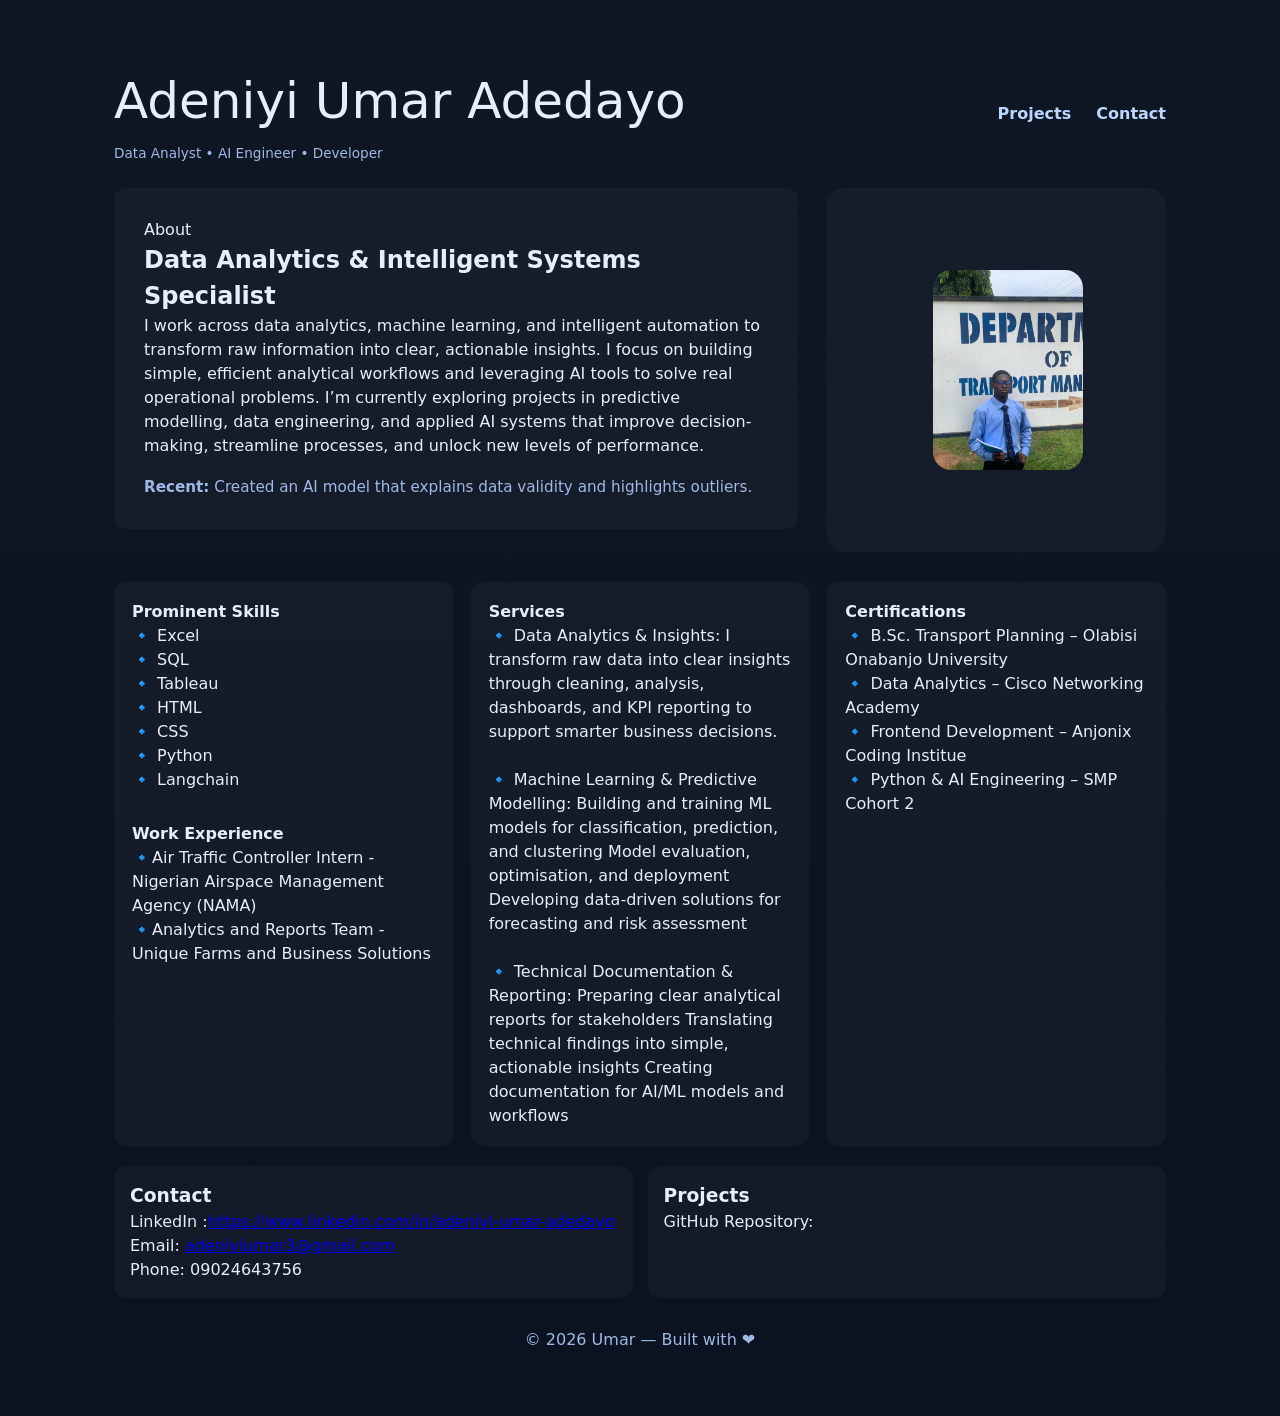
==== index.html @ cfc45268 "Rename portfolio.html to index.html" ====
<!doctype html>
<html lang="en">
<head>
  <meta charset="utf-8" />
  <meta name="viewport" content="width=device-width,initial-scale=1" />
  <title>Adeniyi Umar Adedayo — Portfolio</title>

  <!-- Link CSS -->
  <link rel="stylesheet" href="my.css" />
</head>

<body>
  <div class="wrap fade-in">

    <header>
      <div class="brand slide-up">
      
        <div>
          <div style="font-weight:600px; font-size: 50px;">Adeniyi Umar Adedayo</div>
          <div style="font-size:0.85rem;color:#9fb9e6;margin-top:4px;">Data Analyst • AI Engineer • Developer</div>
        </div>
      </div>

      <nav class="slide-up">
        <a href="#projects">Projects</a>
        <a href="#contact">Contact</a>
      </nav>
    </header>

    <main>
      <section class="hero">

        <div class="intro slide-up">
          <span class="kicker">About</span>
          <h1>Data Analytics & Intelligent Systems Specialist</h1>
          <p class="lead">
            I work across data analytics, machine learning, and intelligent automation to transform raw information into clear, actionable insights. I focus on building simple, efficient analytical workflows and leveraging AI tools to solve real operational problems. I’m currently exploring projects in predictive modelling, data engineering, and applied AI systems that improve decision-making, streamline processes, and unlock new levels of performance.
          </p>

          <div style="margin-top:18px;color:#9fb9e6;font-size:0.95rem;">
            <strong>Recent:</strong> Created an AI model that explains data validity and highlights outliers.
          </div>
        </div>

        <aside class="cardslide-up">
          <div class="avatar" style="padding:0;overflow:hidden;">
            <img src="profile.jpg_small" alt="Profile Image"
                 style="max-width:500%;height:100%;object-fit:cover;border-radius:18px;">
          </div>

        </aside>

      </section>

      <section class="grid" id="projects">
        <div class="feature slide-up">
          <h4>Prominent Skills</h4>
          <p>🔹 Excel<br>🔹 SQL<br>🔹 Tableau<br>🔹 HTML<br>🔹 CSS<br>🔹 Python<br>🔹 Langchain</p>
          <h4 style="margin-top: 30px;">Work Experience</h4>
          <p>🔹Air Traffic Controller Intern -
          <p>Nigerian Airspace Management Agency (NAMA)</p>    
          <p>🔹Analytics and Reports Team -</p>    
          <p>Unique Farms and Business Solutions</p>            
 
</p>
        </div>

        <div class="feature slide-up">
          <h4>Services</h4>
          <p>🔹 Data Analytics & Insights: I transform raw data into clear insights through cleaning, analysis, dashboards, and KPI reporting to support smarter business decisions.<br>
            <br>🔹 Machine Learning & Predictive Modelling: Building and training ML models for classification, prediction, and clustering Model evaluation, optimisation, and deployment Developing data-driven solutions for forecasting and risk assessment<br>
            <br>🔹 Technical Documentation & Reporting: Preparing clear analytical reports for stakeholders Translating technical findings into simple, actionable insights Creating documentation for AI/ML models and workflows</p>
        </div>

        <div class="feature slide-up">
          <h4>Certifications</h4>
          <p>🔹 B.Sc. Transport Planning – Olabisi Onabanjo University<br>
             🔹 Data Analytics – Cisco Networking Academy<br>
             🔹 Frontend Development – Anjonix Coding Institue<br>
             🔹 Python & AI Engineering – SMP Cohort 2</p>
        </div>
      </section>

      <section id="contact" style="margin-top:20px;">
        <div class="contact-flex slide-up">
          
          <div class="contact-card">
            <h3>Contact</h3>
            <p>LinkedIn :<a href="https://www.linkedin.com/in/adeniyi-umar-adedayo?utm_source=share&utm_campaign=share_via&utm_content=profile&utm_medium=android_app">https://www.linkedin.com/in/adeniyi-umar-adedayo</a></p>
            <p>Email: <a href="mailto:adeniyiumar3@gmail.com">adeniyiumar3@gmail.com</a></p>
            <p>Phone: 09024643756</p>
          </div>

          <div class="contact-card">
            <h3>Projects</h3>
            <p>GitHub Repository: <a href=""></a></p>
          </div>

        </div>
      </section>

      <footer>
        © <span id="year"></span> Umar — Built with ❤️
      </footer>
    </main>

  </div>

  <!-- Link JS -->
  <script src="my.js"></script>

</body>
</html>
---- my.css ----
/* RESET */
* { margin: 0; padding: 0; box-sizing: border-box; }

html{
    scroll-behavior: smooth;
}
body {
  font-family: Inter, system-ui;
  background: linear-gradient(180deg,#0f1724 0%, #0b1220 100%);
  color: #e6eef8;
  line-height: 1.5;
}

.wrap {
  max-width: 1100px;
  margin: 40px auto;
  padding: 24px;
  position: relative;
  z-index: 2;
}

header {
  display: flex;
  justify-content: space-between;
  align-items: center;
  margin-bottom: 25px;
}


nav a {
  color: #bcd7ff;
  margin-left: 20px;
  text-decoration: none;
  font-weight: 600;
}

nav a:hover { color: #fff; }

/* HERO */
.hero {
  display: grid;
  grid-template-columns: 1fr 340px;
  gap: 28px;
  align-items: start;
}

/* INTRO CARD */
.intro {
  background: rgba(255,255,255,0.03);
  padding: 30px;
  border-radius: 12px;
}

/* IMAGE CARD */
.cardslide-up {
  background: rgba(255,255,255,0.03);
  padding: 82px;
border-radius: 18px;
  text-align: center;
}

.avatar {
  width: 200px;
  height: 200px;
  border-radius: 18px;
  overflow: hidden;
}

.quick-stats {
  display: flex;
  gap: 10px;
  justify-content: center;
  margin-top: 10px;
}

.stat {
  padding: 8px 12px;
  background: rgba(255,255,255,0.05);
  border-radius: 10px;
}

/* GRID SECTIONS */
.grid {
  margin-top: 30px;
  display: grid;
  gap: 18px;
  grid-template-columns: repeat(auto-fit, minmax(260px, 1fr));
}

.feature {
  background: rgba(255,255,255,0.03);
  padding: 18px;
  border-radius: 12px;
}

/* CONTACT */
.contact-flex {
  display: flex;
  gap: 15px;
  flex-wrap: wrap;
}

.contact-card {
  flex: 1;
  min-width: 240px;
  background: rgba(255,255,255,0.03);
  padding: 16px;
  border-radius: 12px;
}

/* FOOTER */
footer {
  text-align: center;
  margin-top: 30px;
  color: #9fb9e6;
}

/* ANIMATIONS */
.fade-in { animation: fadeIn 1.2s ease forwards; opacity: 0; }
@keyframes fadeIn { to { opacity: 1; } }

.slide-up { animation: slideUp .9s ease forwards; opacity: 0; }
@keyframes slideUp {
  from { opacity: 0; transform: translateY(20px); }
  to { opacity: 1; transform: translateY(0); }
}

.hover-scale { transition: transform .2s; }
.hover-scale:hover { transform: scale(1.07); }
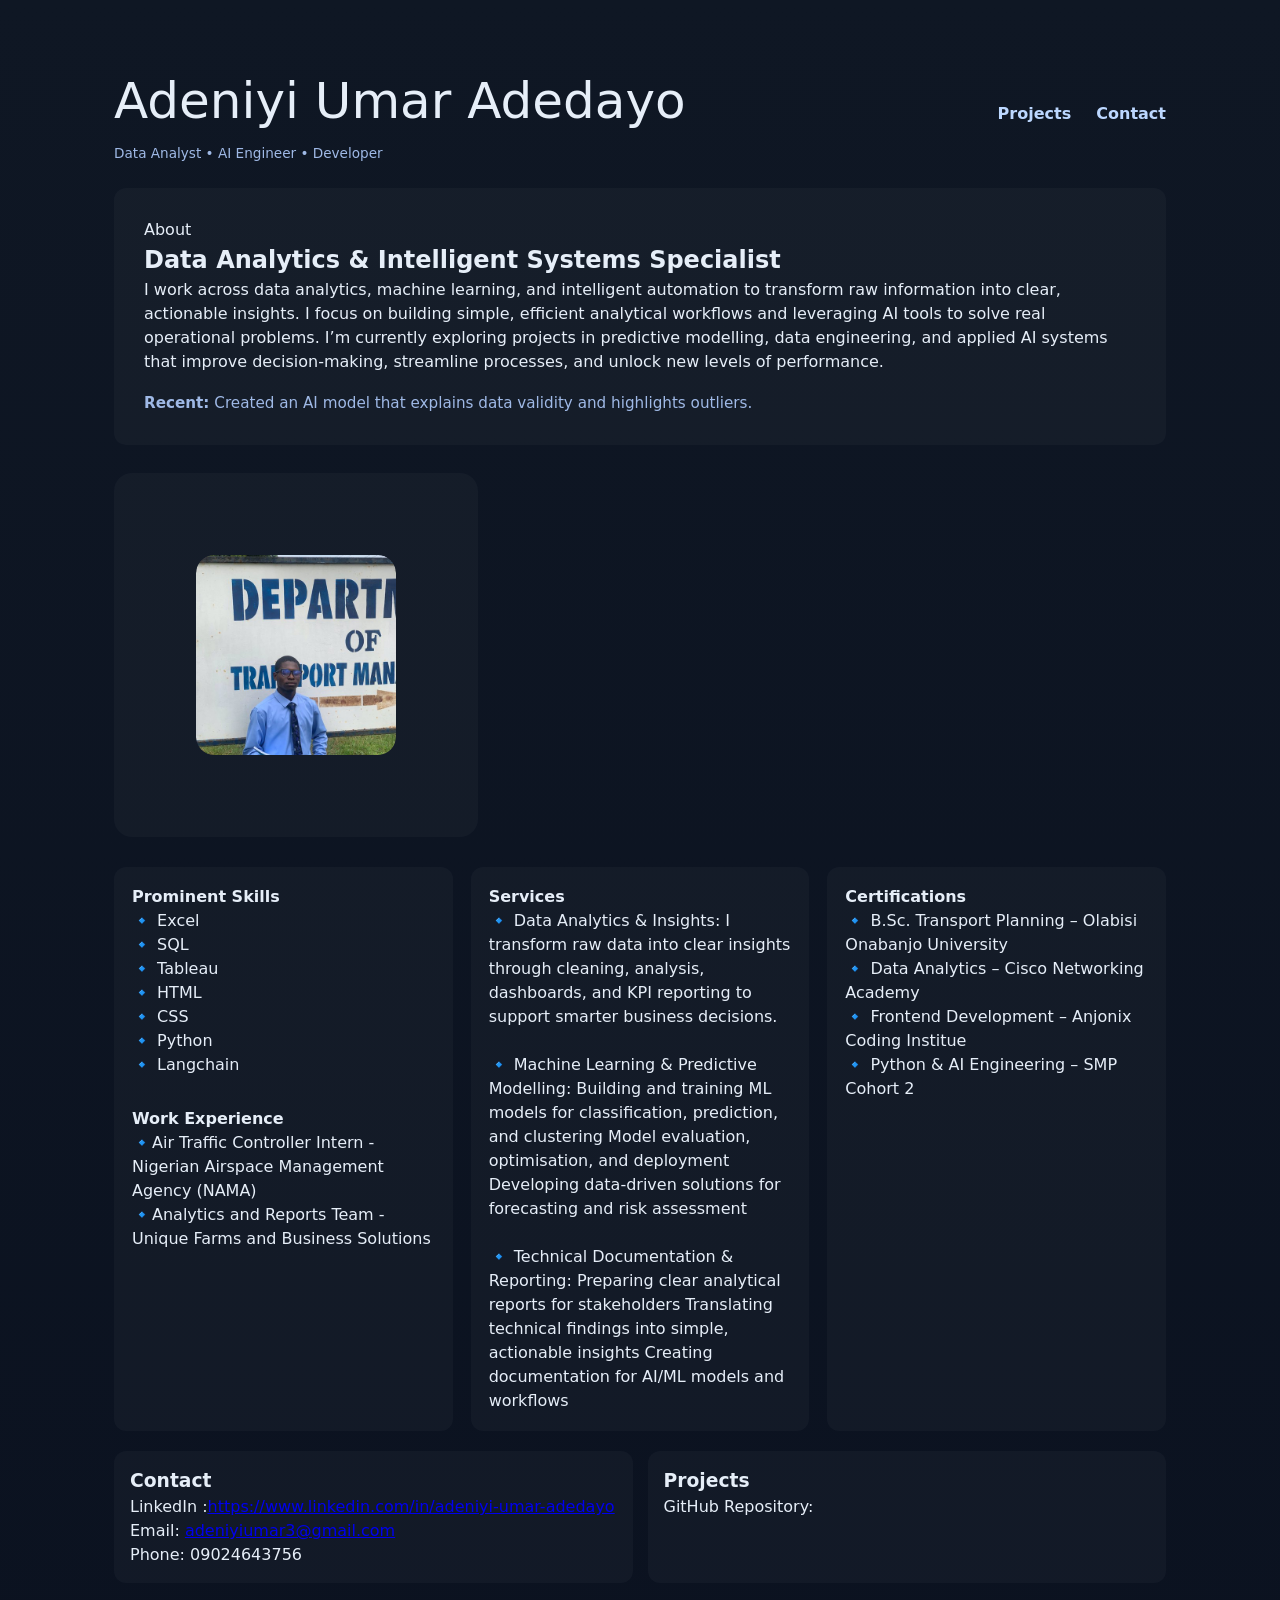
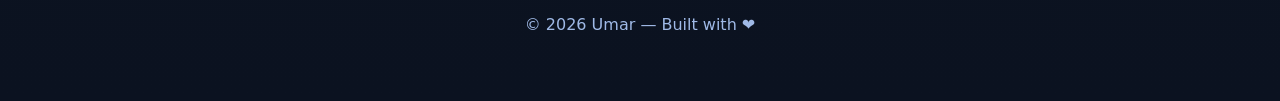
==== commit 90c542cd: "Updated code" ====
--- a/index.html
+++ b/index.html
@@ -45,7 +45,7 @@
         <aside class="cardslide-up">
           <div class="avatar" style="padding:0;overflow:hidden;">
             <img src="profile.jpg_small" alt="Profile Image"
-                 style="max-width:500%;height:100%;object-fit:cover;border-radius:18px;">
+                 style="max-width:500%;height:100%;object-fit:cover;border-radius:18px; text-align: center;">
           </div>
 
         </aside>
--- a/my.css
+++ b/my.css
@@ -9,6 +9,7 @@
   background: linear-gradient(180deg,#0f1724 0%, #0b1220 100%);
   color: #e6eef8;
   line-height: 1.5;
+  display: f;
 }
 
 .wrap {
@@ -37,11 +38,12 @@
 nav a:hover { color: #fff; }
 
 /* HERO */
-.hero {
-  display: grid;
+.hero {max-width: 7600px;
   grid-template-columns: 1fr 340px;
   gap: 28px;
   align-items: start;
+  display: flex;
+  flex-direction: column;
 }
 
 /* INTRO CARD */
@@ -124,6 +126,27 @@
   from { opacity: 0; transform: translateY(20px); }
   to { opacity: 1; transform: translateY(0); }
 }
+@media (max-width: 768px) {
+
+  .container {
+    padding: 10px;
+  }
+  h1 {
+    font-size: 20px;
+  }
+  .btn {
+    width: 100%;
+  }
+  .cards {
+    flex-direction: column;
+  }
+}
+
+img {
+  width: 100%;
+  height: auto;
+}
+
 
 .hover-scale { transition: transform .2s; }
 .hover-scale:hover { transform: scale(1.07); }
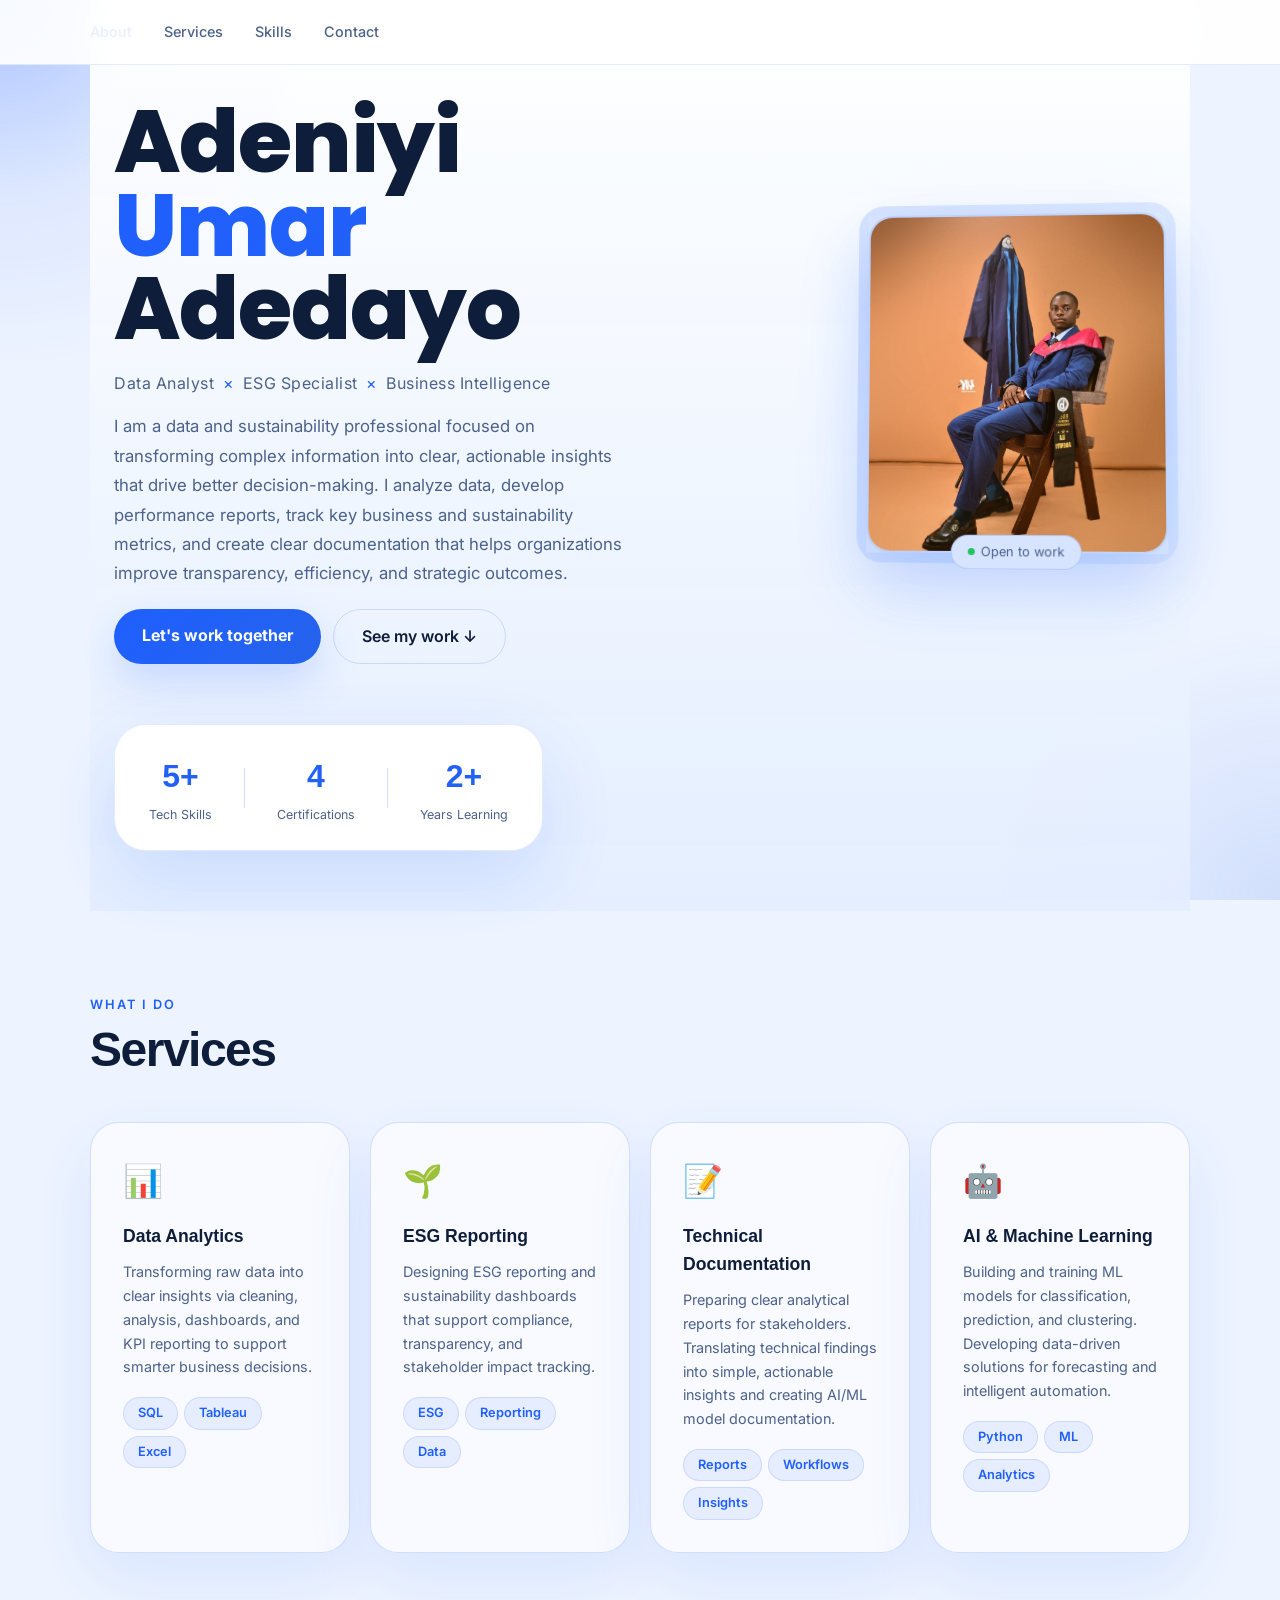
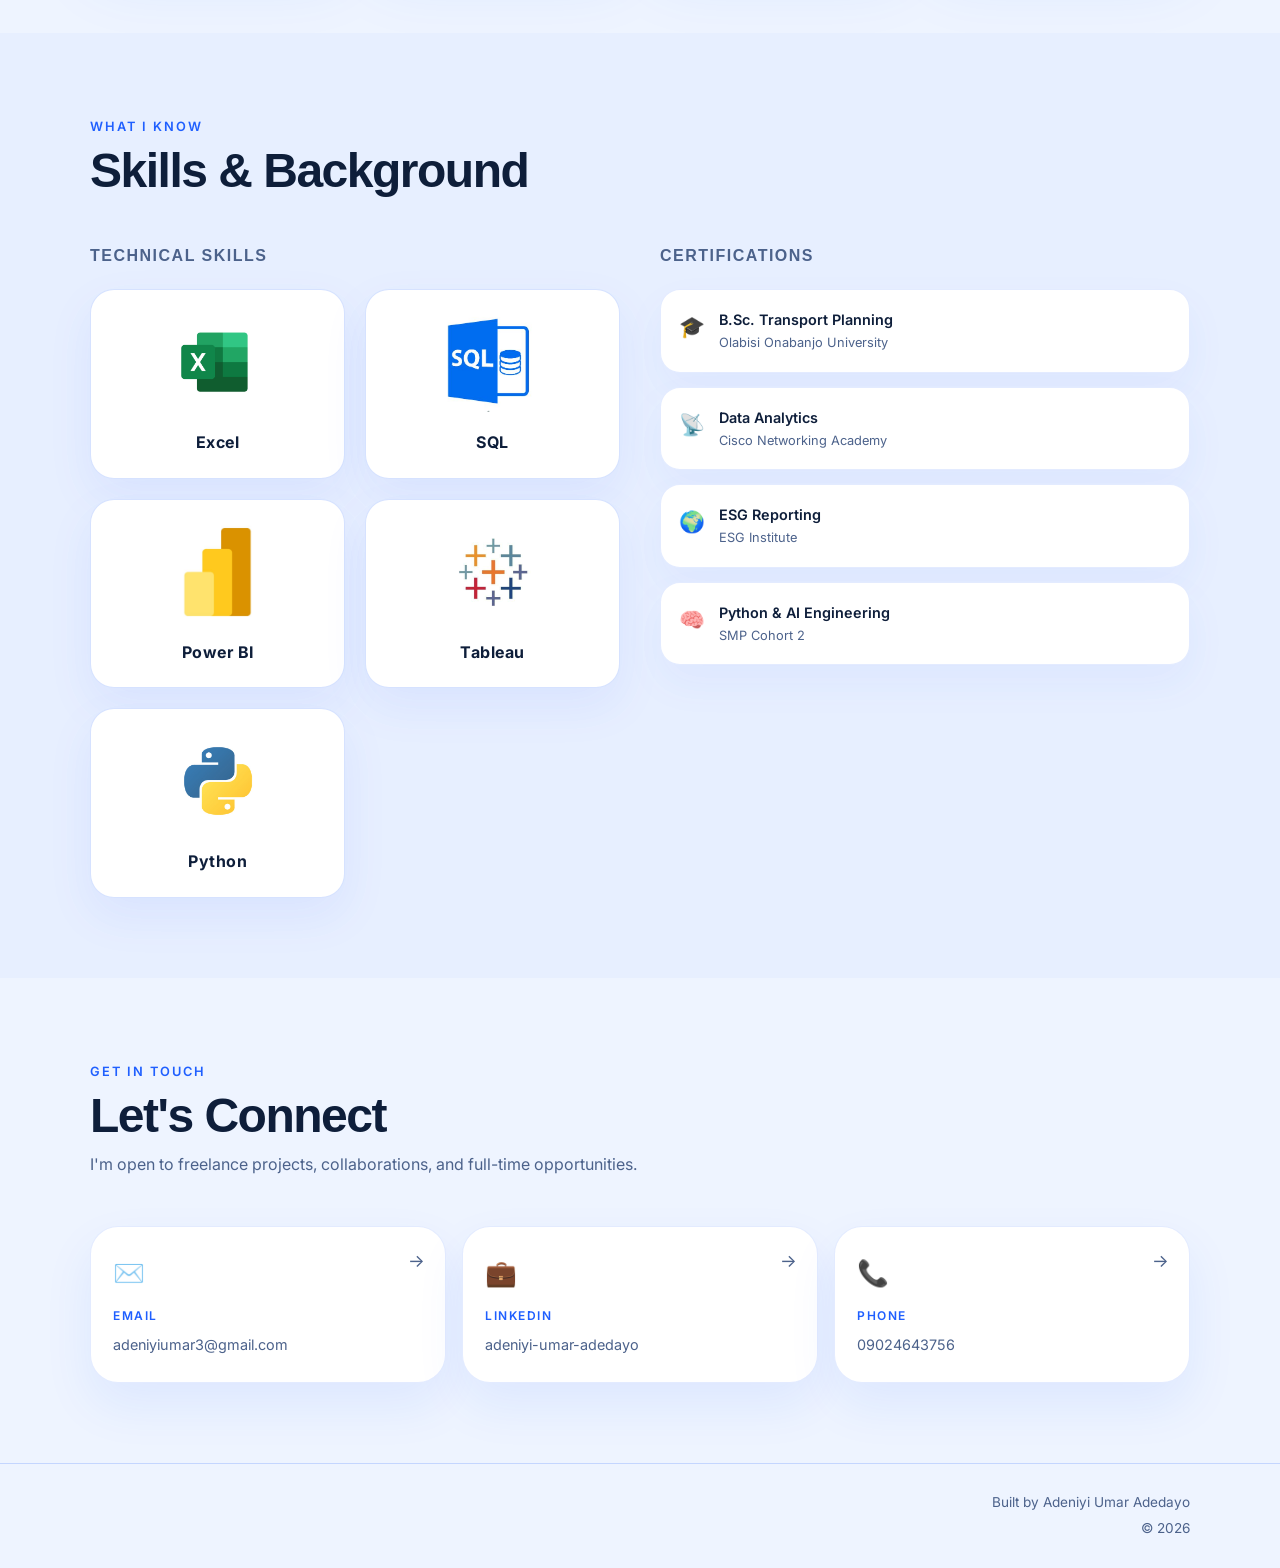
==== commit c8818f7c: "Updated website" ====
--- a/index.html
+++ b/index.html
@@ -3,111 +3,261 @@
 <head>
   <meta charset="utf-8" />
   <meta name="viewport" content="width=device-width,initial-scale=1" />
-  <title>Adeniyi Umar Adedayo — Portfolio</title>
-
-  <!-- Link CSS -->
+  <title>Adeniyi Umar Adedayo — Web Developer & AI Engineer</title>
+  <link rel="preconnect" href="https://fonts.googleapis.com">
+  <link rel="preconnect" href="https://fonts.gstatic.com" crossorigin>
+  <link href="https://fonts.googleapis.com/css2?family=Inter:wght@400;500;600;700;800&family=Poppins:wght@600;700;800&display=swap" rel="stylesheet">
   <link rel="stylesheet" href="my.css" />
 </head>
-
 <body>
-  <div class="wrap fade-in">
-
-    <header>
-      <div class="brand slide-up">
-      
-        <div>
-          <div style="font-weight:600px; font-size: 50px;">Adeniyi Umar Adedayo</div>
-          <div style="font-size:0.85rem;color:#9fb9e6;margin-top:4px;">Data Analyst • AI Engineer • Developer</div>
-        </div>
-      </div>
-
-      <nav class="slide-up">
-        <a href="#projects">Projects</a>
+
+  <!-- Floating cursor glow -->
+  <div class="cursor-glow" id="cursorGlow"></div>
+
+  <!-- Background grid -->
+  <div class="bg-grid"></div>
+
+  <!-- NAV -->
+  <nav class="nav" id="navbar">
+    <div class="nav-inner">
+    
+      <div class="nav-links">
+        <a href="#about">About</a>
+        <a href="#services">Services</a>
+        <a href="#skills">Skills</a>
         <a href="#contact">Contact</a>
-      </nav>
-    </header>
-
-    <main>
-      <section class="hero">
-
-        <div class="intro slide-up">
-          <span class="kicker">About</span>
-          <h1>Data Analytics & Intelligent Systems Specialist</h1>
-          <p class="lead">
-            I work across data analytics, machine learning, and intelligent automation to transform raw information into clear, actionable insights. I focus on building simple, efficient analytical workflows and leveraging AI tools to solve real operational problems. I’m currently exploring projects in predictive modelling, data engineering, and applied AI systems that improve decision-making, streamline processes, and unlock new levels of performance.
-          </p>
-
-          <div style="margin-top:18px;color:#9fb9e6;font-size:0.95rem;">
-            <strong>Recent:</strong> Created an AI model that explains data validity and highlights outliers.
-          </div>
-        </div>
-
-        <aside class="cardslide-up">
-          <div class="avatar" style="padding:0;overflow:hidden;">
-            <img src="profile.jpg_small" alt="Profile Image"
-                 style="max-width:500%;height:100%;object-fit:cover;border-radius:18px; text-align: center;">
-          </div>
-
-        </aside>
-
-      </section>
-
-      <section class="grid" id="projects">
-        <div class="feature slide-up">
-          <h4>Prominent Skills</h4>
-          <p>🔹 Excel<br>🔹 SQL<br>🔹 Tableau<br>🔹 HTML<br>🔹 CSS<br>🔹 Python<br>🔹 Langchain</p>
-          <h4 style="margin-top: 30px;">Work Experience</h4>
-          <p>🔹Air Traffic Controller Intern -
-          <p>Nigerian Airspace Management Agency (NAMA)</p>    
-          <p>🔹Analytics and Reports Team -</p>    
-          <p>Unique Farms and Business Solutions</p>            
- 
-</p>
-        </div>
-
-        <div class="feature slide-up">
-          <h4>Services</h4>
-          <p>🔹 Data Analytics & Insights: I transform raw data into clear insights through cleaning, analysis, dashboards, and KPI reporting to support smarter business decisions.<br>
-            <br>🔹 Machine Learning & Predictive Modelling: Building and training ML models for classification, prediction, and clustering Model evaluation, optimisation, and deployment Developing data-driven solutions for forecasting and risk assessment<br>
-            <br>🔹 Technical Documentation & Reporting: Preparing clear analytical reports for stakeholders Translating technical findings into simple, actionable insights Creating documentation for AI/ML models and workflows</p>
-        </div>
-
-        <div class="feature slide-up">
-          <h4>Certifications</h4>
-          <p>🔹 B.Sc. Transport Planning – Olabisi Onabanjo University<br>
-             🔹 Data Analytics – Cisco Networking Academy<br>
-             🔹 Frontend Development – Anjonix Coding Institue<br>
-             🔹 Python & AI Engineering – SMP Cohort 2</p>
-        </div>
-      </section>
-
-      <section id="contact" style="margin-top:20px;">
-        <div class="contact-flex slide-up">
-          
-          <div class="contact-card">
-            <h3>Contact</h3>
-            <p>LinkedIn :<a href="https://www.linkedin.com/in/adeniyi-umar-adedayo?utm_source=share&utm_campaign=share_via&utm_content=profile&utm_medium=android_app">https://www.linkedin.com/in/adeniyi-umar-adedayo</a></p>
-            <p>Email: <a href="mailto:adeniyiumar3@gmail.com">adeniyiumar3@gmail.com</a></p>
-            <p>Phone: 09024643756</p>
-          </div>
-
-          <div class="contact-card">
-            <h3>Projects</h3>
-            <p>GitHub Repository: <a href=""></a></p>
-          </div>
-
-        </div>
-      </section>
-
-      <footer>
-        © <span id="year"></span> Umar — Built with ❤️
-      </footer>
-    </main>
-
-  </div>
-
-  <!-- Link JS -->
+      </div>
+      <button class="hamburger" id="hamburger" aria-label="Toggle menu">
+        <span></span><span></span><span></span>
+      </button>
+    </div>
+    <!-- Mobile menu -->
+    <div class="mobile-menu" id="mobileMenu">
+      <a href="#about" class="mob-link">About</a>
+      <a href="#services" class="mob-link">Services</a>
+      <a href="#skills" class="mob-link">Skills</a>
+      <a href="#contact" class="mob-link">Contact</a>
+    </div>
+  </nav>
+
+  <!-- HERO -->
+  <section class="hero" id="about">
+    <div class="hero-content">
+      <div class="hero-text">
+        <h1 class="hero-title reveal">
+          <span class="line">Adeniyi</span>
+          <span class="line accent-line">Umar</span>
+          <span class="line">Adedayo</span>
+        </h1>
+        <p class="hero-sub reveal">Data Analyst <span class="sep">×</span> ESG Specialist <span class="sep">×</span> Business Intelligence</p>
+        <p class="hero-desc reveal">
+          I am a data and sustainability professional focused on transforming complex information into clear, actionable insights that drive better decision-making. I analyze data, develop performance reports, track key business and sustainability metrics, and create clear documentation that helps organizations improve transparency, efficiency, and strategic outcomes.
+        </p>
+        <div class="hero-cta reveal">
+          <a href="#contact" class="btn-primary">Let's work together</a>
+          <a href="#services" class="btn-ghost">See my work ↓</a>
+        </div>
+      </div>
+
+      <div class="hero-visual reveal">
+        <div class="avatar-wrap">
+          <div class="avatar-ring"></div>
+          <img src="profile.jpg" alt="Adeniyi Umar Adedayo" class="avatar-img" />
+          <div class="avatar-tag">
+            <span class="tag-dot"></span> Open to work
+          </div>
+        </div>
+      </div>
+    </div>
+
+    <!-- Floating stats -->
+    <div class="stats-row reveal">
+      <div class="stat-item">
+        <span class="stat-num">5+</span>
+        <span class="stat-label">Tech Skills</span>
+      </div>
+      <div class="stat-divider"></div>
+      <div class="stat-item">
+        <span class="stat-num">4</span>
+        <span class="stat-label">Certifications</span>
+      </div>
+      <div class="stat-divider"></div>
+      <div class="stat-item">
+        <span class="stat-num">2+</span>
+        <span class="stat-label">Years Learning</span>
+      </div>
+    </div>
+  </section>
+
+  <!-- SERVICES -->
+  <section class="section" id="services">
+    <div class="section-inner">
+      <div class="section-head reveal">
+        <span class="section-tag">What I do</span>
+        <h2 class="section-title">Services</h2>
+      </div>
+
+      <div class="services-grid">
+
+        <div class="service-card reveal" data-delay="0">
+          <div class="service-icon">📊</div>
+          <h3>Data Analytics</h3>
+          <p>Transforming raw data into clear insights via cleaning, analysis, dashboards, and KPI reporting to support smarter business decisions.</p>
+          <div class="service-tags">
+            <span>SQL</span><span>Tableau</span><span>Excel</span>
+          </div>
+        </div>
+
+        <div class="service-card reveal" data-delay="100">
+          <div class="service-icon">🌱</div>
+          <h3>ESG Reporting</h3>
+          <p>Designing ESG reporting and sustainability dashboards that support compliance, transparency, and stakeholder impact tracking.</p>
+          <div class="service-tags">
+            <span>ESG</span><span>Reporting</span><span>Data</span>
+          </div>
+        </div>
+
+        <div class="service-card reveal" data-delay="200">
+          <div class="service-icon">📝</div>
+          <h3>Technical Documentation</h3>
+          <p>Preparing clear analytical reports for stakeholders. Translating technical findings into simple, actionable insights and creating AI/ML model documentation.</p>
+          <div class="service-tags">
+            <span>Reports</span><span>Workflows</span><span>Insights</span>
+          </div>
+        </div>
+
+        <div class="service-card reveal" data-delay="300">
+          <div class="service-icon">🤖</div>
+          <h3>AI & Machine Learning</h3>
+          <p>Building and training ML models for classification, prediction, and clustering. Developing data-driven solutions for forecasting and intelligent automation.</p>
+          <div class="service-tags">
+            <span>Python</span><span>ML</span><span>Analytics</span>
+          </div>
+        </div>
+
+      </div>
+    </div>
+  </section>
+
+  <!-- SKILLS -->
+  <section class="section section-alt" id="skills">
+    <div class="section-inner">
+      <div class="section-head reveal">
+        <span class="section-tag">What I know</span>
+        <h2 class="section-title">Skills & Background</h2>
+      </div>
+
+      <div class="skills-layout">
+
+        <div class="skills-col reveal">
+          <h3 class="col-heading">Technical Skills</h3>
+          <div class="skill-grid">
+            <div class="skill-box">
+              <div class="skill-thumb"><img src="excel.jpg" alt="Excel logo" /></div>
+              <span>Excel</span>
+            </div>
+            <div class="skill-box">
+              <div class="skill-thumb"><img src="sql.jpg" alt="SQL logo" /></div>
+              <span>SQL</span>
+            </div>
+            <div class="skill-box">
+              <div class="skill-thumb"><img src="powerbi.jpg" alt="Power BI logo" /></div>
+              <span>Power BI</span>
+            </div>
+            <div class="skill-box">
+              <div class="skill-thumb"><img src="tableau.jpg" alt="Tableau logo" /></div>
+              <span>Tableau</span>
+            </div>
+            <div class="skill-box">
+              <div class="skill-thumb"><img src="python.jpg" alt="Python logo" /></div>
+              <span>Python</span>
+            </div>
+          </div>
+        </div>
+
+        <div class="certs-col reveal">
+          <h3 class="col-heading">Certifications</h3>
+          <div class="cert-list">
+            <div class="cert-item">
+              <div class="cert-icon">🎓</div>
+              <div>
+                <div class="cert-title">B.Sc. Transport Planning</div>
+                <div class="cert-school">Olabisi Onabanjo University</div>
+              </div>
+            </div>
+            <div class="cert-item">
+              <div class="cert-icon">📡</div>
+              <div>
+                <div class="cert-title">Data Analytics</div>
+                <div class="cert-school">Cisco Networking Academy</div>
+              </div>
+            </div>
+            <div class="cert-item">
+              <div class="cert-icon">🌍</div>
+              <div>
+                <div class="cert-title">ESG Reporting</div>
+                <div class="cert-school">ESG Institute</div>
+              </div>
+            </div>
+            <div class="cert-item">
+              <div class="cert-icon">🧠</div>
+              <div>
+                <div class="cert-title">Python & AI Engineering</div>
+                <div class="cert-school">SMP Cohort 2</div>
+              </div>
+            </div>
+          </div>
+        </div>
+
+      </div>
+    </div>
+  </section>
+
+  <!-- CONTACT -->
+  <section class="section" id="contact">
+    <div class="section-inner">
+      <div class="section-head reveal">
+        <span class="section-tag">Get in touch</span>
+        <h2 class="section-title">Let's Connect</h2>
+        <p class="section-sub">I'm open to freelance projects, collaborations, and full-time opportunities.</p>
+      </div>
+
+      <div class="contact-grid">
+
+        <a href="mailto:adeniyiumar3@gmail.com" class="contact-card reveal" data-delay="0">
+          <div class="contact-icon">✉️</div>
+          <div class="contact-label">Email</div>
+          <div class="contact-value">adeniyiumar3@gmail.com</div>
+          <div class="contact-arrow">→</div>
+        </a>
+
+        <a href="https://www.linkedin.com/in/adeniyi-umar-adedayo" target="_blank" class="contact-card reveal" data-delay="100">
+          <div class="contact-icon">💼</div>
+          <div class="contact-label">LinkedIn</div>
+          <div class="contact-value">adeniyi-umar-adedayo</div>
+          <div class="contact-arrow">→</div>
+        </a>
+
+        <a href="tel:09024643756" class="contact-card reveal" data-delay="200">
+          <div class="contact-icon">📞</div>
+          <div class="contact-label">Phone</div>
+          <div class="contact-value">09024643756</div>
+          <div class="contact-arrow">→</div>
+        </a>
+
+      </div>
+    </div>
+  </section>
+
+  <footer class="footer">
+    <div class="footer-inner">
+      <div class="footer-text">
+        <span class="footer-name">Built by Adeniyi Umar Adedayo</span>
+        <span class="footer-copy">© <span id="year"></span></span>
+      </div>
+    </div>
+  </footer>
+
   <script src="my.js"></script>
-
 </body>
 </html>
--- a/my.css
+++ b/my.css
@@ -1,152 +1,774 @@
-/* RESET */
-* { margin: 0; padding: 0; box-sizing: border-box; }
-
-html{
-    scroll-behavior: smooth;
-}
+/* ============================
+   RESET & BASE
+   ============================ */
+*, *::before, *::after {
+  margin: 0;
+  padding: 0;
+  box-sizing: border-box;
+}
+
+:root {
+  --bg:        #eef4ff;
+  --bg2:       #d7e4ff;
+  --surface:   #ffffff;
+  --surface2:  rgba(220,233,255,0.95);
+  --border:    rgba(31,95,255,0.20);
+  --accent:    #1f5fff;
+  --accent2:   #2563eb;
+  --accent-g:  linear-gradient(135deg, #1f5fff 0%, #2563eb 100%);
+  --text:      #0e1e3a;
+  --muted:     #4c628b;
+  --shadow:    0 28px 72px rgba(31,95,255,0.14);
+  --radius:    20px;
+  --radius-lg: 28px;
+}
+
+html { scroll-behavior: smooth; }
+
 body {
-  font-family: Inter, system-ui;
-  background: linear-gradient(180deg,#0f1724 0%, #0b1220 100%);
-  color: #e6eef8;
-  line-height: 1.5;
-  display: f;
-}
-
-.wrap {
+  font-family: 'Inter', sans-serif;
+  background: var(--bg);
+  color: var(--text);
+  line-height: 1.6;
+  overflow-x: hidden;
+}
+
+/* ============================
+   BACKGROUND GRID
+   ============================ */
+.bg-grid {
+  position: fixed;
+  inset: 0;
+  z-index: 0;
+  background: radial-gradient(circle at top left, rgba(31,95,255,0.16), transparent 24%),
+              radial-gradient(circle at bottom right, rgba(37,99,235,0.14), transparent 18%);
+  pointer-events: none;
+}
+
+/* ============================
+   CURSOR GLOW
+   ============================ */
+.cursor-glow {
+  position: fixed;
+  width: 420px;
+  height: 420px;
+  border-radius: 50%;
+  background: radial-gradient(circle, rgba(31,95,255,0.18) 0%, transparent 65%);
+  pointer-events: none;
+  transform: translate(-50%, -50%);
+  z-index: 1;
+  transition: transform 0.15s ease;
+}
+
+/* ============================
+   NAV
+   ============================ */
+.nav {
+  position: fixed;
+  top: 0;
+  left: 0;
+  right: 0;
+  z-index: 100;
+  padding: 0 24px;
+  background: rgba(255,255,255,0.9);
+  backdrop-filter: blur(16px);
+  border-bottom: 1px solid rgba(31,95,255,0.12);
+  transition: background 0.3s;
+}
+
+.nav.scrolled {
+  background: rgba(255,255,255,0.98);
+}
+
+.nav-inner {
   max-width: 1100px;
-  margin: 40px auto;
-  padding: 24px;
+  margin: 0 auto;
+  display: flex;
+  align-items: center;
+  justify-content: space-between;
+  height: 64px;
+}
+
+.nav-logo {
+  font-family: 'Syne', sans-serif;
+  font-weight: 800;
+  font-size: 1.4rem;
+  letter-spacing: -0.5px;
+  color: var(--text);
+}
+
+.nav-links {
+  display: flex;
+  gap: 32px;
+}
+
+.nav-links a {
+  color: var(--muted);
+  text-decoration: none;
+  font-size: 0.9rem;
+  font-weight: 500;
+  transition: color 0.2s;
+}
+
+.nav-links a:hover { color: var(--text); }
+
+.dot { color: var(--accent); }
+
+/* Hamburger */
+.hamburger {
+  display: none;
+  flex-direction: column;
+  gap: 5px;
+  background: none;
+  border: none;
+  cursor: pointer;
+  padding: 4px;
+}
+
+.hamburger span {
+  display: block;
+  width: 24px;
+  height: 2px;
+  background: var(--text);
+  border-radius: 2px;
+  transition: all 0.3s;
+}
+
+.hamburger.open span:nth-child(1) { transform: translateY(7px) rotate(45deg); }
+.hamburger.open span:nth-child(2) { opacity: 0; }
+.hamburger.open span:nth-child(3) { transform: translateY(-7px) rotate(-45deg); }
+
+/* Mobile menu */
+.mobile-menu {
+  display: none;
+  flex-direction: column;
+  padding: 16px 0 20px;
+  border-top: 1px solid var(--border);
+  gap: 4px;
+}
+
+.mobile-menu.open { display: flex; }
+
+.mob-link {
+  color: var(--muted);
+  text-decoration: none;
+  font-size: 1rem;
+  padding: 10px 0;
+  border-bottom: 1px solid var(--border);
+  transition: color 0.2s;
+}
+
+.mob-link:last-child { border-bottom: none; }
+.mob-link:hover { color: var(--text); }
+
+/* ============================
+   HERO
+   ============================ */
+.hero {
+  min-height: 100vh;
+  padding: 100px 24px 60px;
   position: relative;
   z-index: 2;
-}
-
-header {
-  display: flex;
-  justify-content: space-between;
+  max-width: 1100px;
+  margin: 0 auto;
+  display: flex;
+  flex-direction: column;
+  justify-content: center;
+  background: linear-gradient(180deg, rgba(255,255,255,0.95) 0%, rgba(227,237,255,0.92) 100%);
+}
+
+.hero-content {
+  display: grid;
+  grid-template-columns: 1fr auto;
+  gap: 60px;
   align-items: center;
-  margin-bottom: 25px;
-}
-
-
-nav a {
-  color: #bcd7ff;
-  margin-left: 20px;
+}
+
+.hero-badge {
+  display: inline-flex;
+  align-items: center;
+  gap: 8px;
+  padding: 6px 14px;
+  border: 1px solid rgba(79,142,247,0.3);
+  border-radius: 100px;
+  font-size: 0.8rem;
+  color: var(--accent);
+  background: rgba(79,142,247,0.08);
+  margin-bottom: 20px;
+}
+
+.hero-badge::before {
+  content: '';
+  width: 7px;
+  height: 7px;
+  background: var(--accent);
+  border-radius: 50%;
+  animation: pulse 2s ease-in-out infinite;
+}
+
+@keyframes pulse {
+  0%, 100% { opacity: 1; transform: scale(1); }
+  50% { opacity: 0.5; transform: scale(0.8); }
+}
+
+.hero-title {
+  font-family: 'Poppins', sans-serif;
+  font-weight: 800;
+  font-size: clamp(3rem, 8vw, 5.5rem);
+  line-height: 0.95;
+  letter-spacing: -1px;
+  margin-bottom: 20px;
+  display: flex;
+  flex-direction: column;
+}
+
+.line { display: block; }
+.accent-line {
+  background: var(--accent-g);
+  -webkit-background-clip: text;
+  -webkit-text-fill-color: transparent;
+  background-clip: text;
+}
+
+.hero-sub {
+  font-size: 1rem;
+  color: var(--muted);
+  margin-bottom: 16px;
+  letter-spacing: 0.5px;
+}
+
+.sep { color: var(--accent); margin: 0 4px; }
+
+.hero-desc {
+  font-size: 1.05rem;
+  color: var(--muted);
+  max-width: 520px;
+  line-height: 1.75;
+  margin-bottom: 20px;
+}
+
+.pill {
+  background: rgba(79,142,247,0.15);
+  color: var(--accent);
+  padding: 2px 10px;
+  border-radius: 100px;
+  font-size: 0.8rem;
+  font-weight: 500;
+  white-space: nowrap;
+}
+
+.hero-cta {
+  display: flex;
+  gap: 12px;
+  flex-wrap: wrap;
+}
+
+.btn-primary {
+  padding: 14px 28px;
+  background: var(--accent-g);
+  color: #fff;
   text-decoration: none;
+  border-radius: 100px;
+  font-weight: 700;
+  font-size: 1rem;
+  transition: opacity 0.2s, transform 0.2s, box-shadow 0.2s;
+  display: inline-block;
+  box-shadow: 0 18px 40px rgba(31,95,255,0.18);
+}
+
+.btn-primary:hover { opacity: 0.95; transform: translateY(-3px); }
+
+.btn-ghost {
+  padding: 14px 28px;
+  border: 1px solid rgba(31,95,255,0.18);
+  color: var(--text);
+  text-decoration: none;
+  border-radius: 100px;
   font-weight: 600;
-}
-
-nav a:hover { color: #fff; }
-
-/* HERO */
-.hero {max-width: 7600px;
-  grid-template-columns: 1fr 340px;
-  gap: 28px;
-  align-items: start;
+  font-size: 1rem;
+  transition: border-color 0.2s, color 0.2s, transform 0.2s, background 0.2s;
+  display: inline-block;
+}
+
+.btn-ghost:hover { border-color: var(--accent); color: var(--accent); background: rgba(31,95,255,0.05); transform: translateY(-3px); }
+
+/* Avatar */
+.hero-visual { position: relative; }
+
+.avatar-wrap {
+  position: relative;
+  width: 300px;
+  height: 340px;
+  transform-style: preserve-3d;
+  transform: perspective(1200px) rotateX(4deg) rotateY(-4deg);
+  box-shadow: var(--shadow);
+}
+
+.avatar-ring {
+  position: absolute;
+  inset: -10px;
+  border-radius: 26px;
+  background: linear-gradient(135deg, rgba(31,95,255,0.18), rgba(61,132,255,0.12));
+  opacity: 0.85;
+  animation: ringPulse 4s ease-in-out infinite;
+}
+
+@keyframes ringPulse {
+  0%, 100% { opacity: 0.25; transform: scale(1); }
+  50% { opacity: 0.4; transform: scale(1.02); }
+}
+
+.avatar-img {
+  width: 100%;
+  height: 100%;
+  object-fit: cover;
+  border-radius: 24px;
+  display: block;
+  position: relative;
+  z-index: 1;
+  border: 2px solid rgba(31,95,255,0.14);
+  box-shadow: 0 30px 60px rgba(31,95,255,0.12);
+}
+
+.avatar-tag {
+  position: absolute;
+  bottom: -16px;
+  left: 50%;
+  transform: translateX(-50%);
+  background: var(--bg2);
+  border: 1px solid var(--border);
+  border-radius: 100px;
+  padding: 6px 16px;
+  font-size: 0.8rem;
+  color: var(--muted);
+  white-space: nowrap;
+  display: flex;
+  align-items: center;
+  gap: 6px;
+  z-index: 2;
+  backdrop-filter: blur(10px);
+}
+
+.tag-dot {
+  width: 7px;
+  height: 7px;
+  background: #22c55e;
+  border-radius: 50%;
+  animation: pulse 2s ease-in-out infinite;
+}
+
+/* Stats row */
+.stats-row {
+  display: flex;
+  align-items: center;
+  gap: 32px;
+  margin-top: 60px;
+  padding: 26px 34px;
+  background: #ffffff;
+  border: 1px solid rgba(31,95,255,0.12);
+  border-radius: calc(var(--radius-lg) + 4px);
+  width: fit-content;
+  box-shadow: var(--shadow);
+}
+
+.stat-item { text-align: center; }
+
+.stat-num {
+  display: block;
+  font-family: 'Syne', sans-serif;
+  font-weight: 800;
+  font-size: 2rem;
+  background: var(--accent-g);
+  -webkit-background-clip: text;
+  -webkit-text-fill-color: transparent;
+  background-clip: text;
+}
+
+.stat-label {
+  display: block;
+  font-size: 0.78rem;
+  color: var(--muted);
+  margin-top: 2px;
+}
+
+.stat-divider {
+  width: 1px;
+  height: 40px;
+  background: var(--border);
+}
+
+/* ============================
+   SECTIONS
+   ============================ */
+.section {
+  position: relative;
+  z-index: 2;
+  padding: 80px 24px;
+}
+
+.section-alt { background: rgba(226,236,255,0.55); }
+
+.section-inner {
+  max-width: 1100px;
+  margin: 0 auto;
+}
+
+.section-head { margin-bottom: 48px; }
+
+.section-tag {
+  display: inline-block;
+  font-size: 0.8rem;
+  color: var(--accent);
+  text-transform: uppercase;
+  letter-spacing: 2px;
+  font-weight: 600;
+  margin-bottom: 10px;
+}
+
+.section-title {
+  font-family: 'Syne', sans-serif;
+  font-weight: 800;
+  font-size: clamp(2rem, 5vw, 3rem);
+  letter-spacing: -1.5px;
+  line-height: 1;
+}
+
+.section-sub {
+  margin-top: 12px;
+  color: var(--muted);
+  font-size: 1rem;
+}
+
+/* ============================
+   SERVICES GRID
+   ============================ */
+.services-grid {
+  display: grid;
+  grid-template-columns: repeat(auto-fit, minmax(260px, 1fr));
+  gap: 20px;
+}
+
+.service-card {
+  background: #f8faff;
+  border: 1px solid rgba(31,95,255,0.18);
+  border-radius: var(--radius-lg);
+  padding: 32px;
+  transition: border-color 0.3s, transform 0.3s, box-shadow 0.3s;
+  cursor: default;
+  box-shadow: 0 24px 68px rgba(31,95,255,0.10);
+}
+
+.service-card:hover {
+  border-color: rgba(31,95,255,0.28);
+  transform: translateY(-6px);
+  box-shadow: 0 32px 84px rgba(31,95,255,0.14);
+}
+
+.service-icon {
+  font-size: 2rem;
+  margin-bottom: 16px;
+}
+
+.service-card h3 {
+  font-family: 'Syne', sans-serif;
+  font-weight: 700;
+  font-size: 1.1rem;
+  margin-bottom: 10px;
+}
+
+.service-card p {
+  color: var(--muted);
+  font-size: 0.9rem;
+  line-height: 1.65;
+  margin-bottom: 18px;
+}
+
+.service-tags {
+  display: flex;
+  flex-wrap: wrap;
+  gap: 6px;
+}
+
+.service-tags span {
+  padding: 5px 14px;
+  background: rgba(31,95,255,0.08);
+  color: var(--accent);
+  border-radius: 100px;
+  font-size: 0.8rem;
+  font-weight: 600;
+  border: 1px solid rgba(31,95,255,0.14);
+}
+
+/* ============================
+   SKILLS
+   ============================ */
+.skills-layout {
+  display: grid;
+  grid-template-columns: 1fr 1fr;
+  gap: 40px;
+}
+
+.col-heading {
+  font-family: 'Syne', sans-serif;
+  font-size: 1rem;
+  font-weight: 700;
+  color: var(--muted);
+  text-transform: uppercase;
+  letter-spacing: 1.5px;
+  margin-bottom: 20px;
+}
+
+.skill-grid {
+  display: grid;
+  grid-template-columns: repeat(2, minmax(180px, 1fr));
+  gap: 20px;
+}
+
+.skill-box {
+  min-height: 160px;
+  padding: 22px 18px;
+  background: #ffffff;
+  border: 1px solid rgba(31,95,255,0.18);
+  border-radius: 24px;
+  text-align: center;
+  font-weight: 700;
+  color: var(--text);
+  letter-spacing: 0.5px;
+  font-size: 1rem;
   display: flex;
   flex-direction: column;
-}
-
-/* INTRO CARD */
-.intro {
-  background: rgba(255,255,255,0.03);
-  padding: 30px;
-  border-radius: 12px;
-}
-
-/* IMAGE CARD */
-.cardslide-up {
-  background: rgba(255,255,255,0.03);
-  padding: 82px;
-border-radius: 18px;
-  text-align: center;
-}
-
-.avatar {
-  width: 200px;
-  height: 200px;
+  align-items: center;
+  justify-content: center;
+  gap: 18px;
+  box-shadow: 0 18px 46px rgba(31,95,255,0.08);
+}
+
+.skill-thumb {
+  width: 100%;
+  height: 100px;
   border-radius: 18px;
+  background: transparent;
+  border: none;
+  display: flex;
+  align-items: center;
+  justify-content: center;
   overflow: hidden;
 }
 
-.quick-stats {
-  display: flex;
-  gap: 10px;
-  justify-content: center;
-  margin-top: 10px;
-}
-
-.stat {
-  padding: 8px 12px;
-  background: rgba(255,255,255,0.05);
-  border-radius: 10px;
-}
-
-/* GRID SECTIONS */
-.grid {
-  margin-top: 30px;
+.skill-thumb img {
+  width: auto;
+  max-width: 100%;
+  max-height: 100%;
+  display: block;
+}
+
+/* Certs */
+.cert-list { display: flex; flex-direction: column; gap: 14px; }
+
+.cert-item {
+  display: flex;
+  align-items: flex-start;
+  gap: 14px;
+  padding: 18px 18px;
+  background: #ffffff;
+  border: 1px solid rgba(31,95,255,0.12);
+  border-radius: var(--radius);
+  transition: border-color 0.2s, box-shadow 0.2s;
+  box-shadow: 0 18px 40px rgba(31,95,255,0.06);
+}
+
+.cert-item:hover { border-color: rgba(79,142,247,0.3); }
+
+.cert-icon {
+  font-size: 1.3rem;
+  flex-shrink: 0;
+  margin-top: 2px;
+}
+
+.cert-title {
+  font-weight: 600;
+  font-size: 0.9rem;
+  margin-bottom: 2px;
+}
+
+.cert-school {
+  font-size: 0.8rem;
+  color: var(--muted);
+}
+
+/* ============================
+   CONTACT
+   ============================ */
+.contact-grid {
   display: grid;
-  gap: 18px;
-  grid-template-columns: repeat(auto-fit, minmax(260px, 1fr));
-}
-
-.feature {
-  background: rgba(255,255,255,0.03);
-  padding: 18px;
-  border-radius: 12px;
-}
-
-/* CONTACT */
-.contact-flex {
-  display: flex;
-  gap: 15px;
+  grid-template-columns: repeat(auto-fit, minmax(220px, 1fr));
+  gap: 16px;
+}
+
+.contact-card {
+  background: #ffffff;
+  border: 1px solid rgba(31,95,255,0.12);
+  border-radius: var(--radius-lg);
+  padding: 26px 22px;
+  text-decoration: none;
+  color: var(--text);
+  transition: border-color 0.3s, transform 0.3s, background 0.3s, box-shadow 0.3s;
+  display: flex;
+  flex-direction: column;
+  gap: 8px;
+  position: relative;
+  box-shadow: 0 22px 50px rgba(31,95,255,0.08);
+}
+
+.contact-card:hover {
+  border-color: rgba(31,95,255,0.22);
+  background: rgba(226,236,255,0.5);
+  transform: translateY(-4px);
+  box-shadow: 0 24px 60px rgba(31,95,255,0.12);
+}
+
+.contact-icon { font-size: 1.6rem; margin-bottom: 4px; }
+
+.contact-label {
+  font-size: 0.75rem;
+  color: var(--accent);
+  text-transform: uppercase;
+  letter-spacing: 1.5px;
+  font-weight: 600;
+}
+
+.contact-value {
+  font-size: 0.9rem;
+  color: var(--muted);
+  word-break: break-all;
+}
+
+.contact-arrow {
+  position: absolute;
+  top: 20px;
+  right: 20px;
+  font-size: 1.1rem;
+  color: var(--muted);
+  transition: transform 0.2s, color 0.2s;
+}
+
+.contact-card:hover .contact-arrow {
+  transform: translate(3px, -3px);
+  color: var(--accent);
+}
+
+/* ============================
+   FOOTER
+   ============================ */
+.footer {
+  position: relative;
+  z-index: 2;
+  border-top: 1px solid var(--border);
+  padding: 28px 24px;
+}
+
+.footer-inner {
+  max-width: 1100px;
+  margin: 0 auto;
+  display: flex;
+  align-items: center;
+  justify-content: flex-end;
+  gap: 16px;
   flex-wrap: wrap;
 }
 
-.contact-card {
-  flex: 1;
-  min-width: 240px;
-  background: rgba(255,255,255,0.03);
-  padding: 16px;
-  border-radius: 12px;
-}
-
-/* FOOTER */
-footer {
-  text-align: center;
-  margin-top: 30px;
-  color: #9fb9e6;
-}
-
-/* ANIMATIONS */
-.fade-in { animation: fadeIn 1.2s ease forwards; opacity: 0; }
-@keyframes fadeIn { to { opacity: 1; } }
-
-.slide-up { animation: slideUp .9s ease forwards; opacity: 0; }
-@keyframes slideUp {
-  from { opacity: 0; transform: translateY(20px); }
-  to { opacity: 1; transform: translateY(0); }
-}
+.footer-text {
+  display: flex;
+  flex-direction: column;
+  align-items: flex-end;
+  gap: 4px;
+}
+
+.footer-name,
+.footer-copy {
+  color: var(--muted);
+  font-size: 0.85rem;
+}
+
+.footer-logo {
+  font-family: 'Syne', sans-serif;
+  font-weight: 800;
+  font-size: 1.2rem;
+}
+
+/* ============================
+   REVEAL ANIMATIONS
+   ============================ */
+.reveal {
+  opacity: 0;
+  transform: translateY(24px);
+  transition: opacity 0.7s ease, transform 0.7s ease;
+}
+
+.reveal.visible {
+  opacity: 1;
+  transform: translateY(0);
+}
+
+/* ============================
+   RESPONSIVE
+   ============================ */
 @media (max-width: 768px) {
-
-  .container {
-    padding: 10px;
+  .nav-links { display: none; }
+  .hamburger { display: flex; }
+
+  .hero {
+    padding: 90px 20px 50px;
   }
-  h1 {
-    font-size: 20px;
+
+  .hero-content {
+    grid-template-columns: 1fr;
+    gap: 40px;
   }
-  .btn {
+
+  .hero-visual {
+    display: flex;
+    justify-content: center;
+    order: -1;
+  }
+
+  .avatar-wrap {
+    width: 200px;
+    height: 230px;
+  }
+
+  .avatar-img {
+    width: 200px;
+    height: 230px;
+  }
+
+  .hero-title {
+    font-size: clamp(2.8rem, 13vw, 4rem);
+    letter-spacing: -2px;
+  }
+
+  .hero-desc { max-width: 100%; }
+  .hero-recent { max-width: 100%; }
+
+  .stats-row {
+    gap: 20px;
+    padding: 20px 24px;
+    margin-top: 40px;
     width: 100%;
+    justify-content: center;
   }
-  .cards {
-    flex-direction: column;
+
+  .skills-layout {
+    grid-template-columns: 1fr;
+    gap: 32px;
   }
-}
-
-img {
-  width: 100%;
-  height: auto;
-}
-
-
-.hover-scale { transition: transform .2s; }
-.hover-scale:hover { transform: scale(1.07); }
+
+  .section { padding: 60px 20px; }
+}
+
+@media (max-width: 480px) {
+  .hero-cta { flex-direction: column; }
+  .btn-primary, .btn-ghost { text-align: center; }
+  .stats-row { gap: 16px; padding: 16px 20px; }
+  .stat-num { font-size: 1.6rem; }
+}
